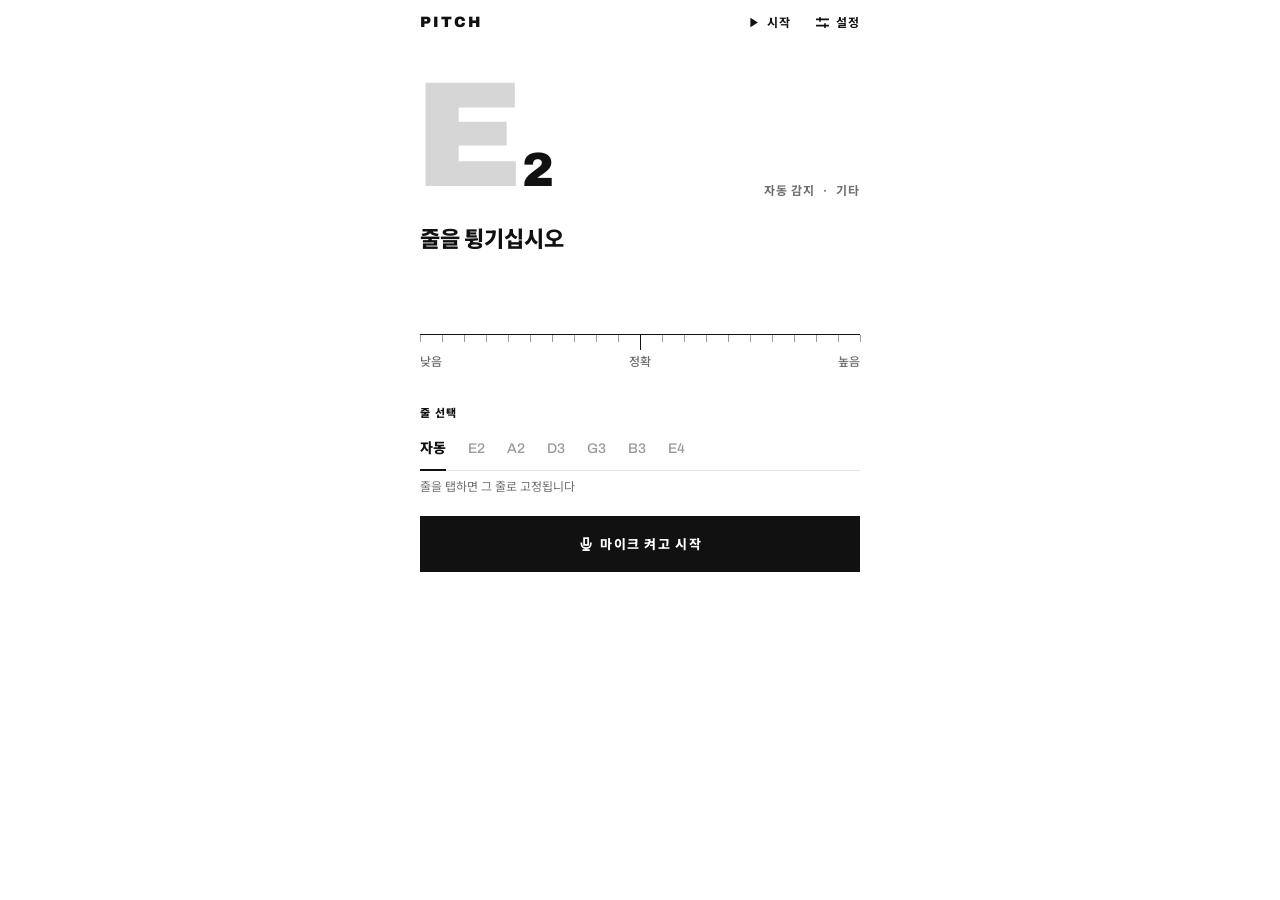
==== index.html @ b5baaeee "공통 파일을 같은 도메인의 design/shared에서 불러오도록 전환 - tokens.css, symbols.js, favicon, manifest icons를 중앙 주소에서 /" ====
<!DOCTYPE html>
<html lang="ko">
<head>
<meta charset="utf-8">
<meta name="viewport" content="width=device-width, initial-scale=1, viewport-fit=cover">
<title>Pitch</title>
<link rel="manifest" href="manifest.webmanifest">
<link rel="icon" type="image/svg+xml" href="/design/shared/icons/pitch.svg">
<!-- apple-touch-icon: scripts/build.js가 빌드 때 design/shared/icons/apple-touch-icon.datauri.txt의 data 주소를 넣는다 -->
<link rel="apple-touch-icon" sizes="180x180" href="__APPLE_TOUCH_ICON__">
<meta name="apple-mobile-web-app-capable" content="yes">
<meta name="apple-mobile-web-app-title" content="Pitch">
<meta name="apple-mobile-web-app-status-bar-style" content="default">
<meta name="theme-color" content="#FFFFFF">
<link rel="preconnect" href="https://fonts.googleapis.com">
<link rel="preconnect" href="https://fonts.gstatic.com" crossorigin>
<link rel="stylesheet" href="https://fonts.googleapis.com/css2?family=Archivo:wght@400;500;700;800;900&family=Noto+Sans+KR:wght@400;500;700;900&display=swap">
<link rel="stylesheet" href="/design/shared/tokens.css">
<script src="/design/shared/symbols.js" defer></script>
<style>
/* Pitch: 공통 토큰(design/shared/tokens.css) 위에 얹는 화면 전용 스타일 */
*,*::before,*::after{box-sizing:border-box}
html{background:var(--pf-white)}
body{-webkit-tap-highlight-color:transparent}
button{font:inherit;color:inherit;border-radius:0;cursor:pointer}
.app{max-width:480px;min-height:100vh;margin:0 auto;display:flex;flex-direction:column;
  padding-bottom:max(20px,env(safe-area-inset-bottom,0px))}

/* 제목 블록: 보조 라벨 + 음 이름 */
.pf-titleblock{padding-bottom:6px}
.note{font:900 150px/.9 var(--pf-font);letter-spacing:-.04em;color:#D6D6D6;margin-left:-.04em;transition:color .15s}
.note .oct{font:900 48px/1 var(--pf-font);letter-spacing:0;color:var(--pf-black);margin-left:6px}
.readout[data-state="good"] .note{color:var(--pf-black)}
.guide{margin-top:18px;font:800 22px/1.2 var(--pf-font);min-height:1.2em}
.sub{margin-top:6px;font:var(--pf-sub);color:var(--pf-gray);min-height:1.4em;font-variant-numeric:tabular-nums}

/* 음정 막대: 검은 기준선, 5% 간격 눈금, 현재 음정은 Ember 세로 막대 */
.meter{position:relative;height:92px;margin-top:14px}
.meter .ember{position:absolute;top:0;height:44px;width:9px;margin-left:-4.5px;left:50%;background:var(--pf-ember);transition:opacity .2s}
.readout[data-state="idle"] .meter .ember{opacity:0}
.meter .base{position:absolute;left:0;right:0;top:44px;height:1px;background:var(--pf-black)}
.meter .tick{position:absolute;top:45px;width:1px;height:7px;background:var(--pf-mute)}
.meter .tick.mid{height:15px;background:var(--pf-black)}
.meter .lab{position:absolute;top:66px;font:500 12px/1 var(--pf-font);color:var(--pf-gray)}
.meter .lab.c{left:50%;transform:translateX(-50%)}
.readout[data-state="good"] .meter .lab.c{font-weight:800;color:var(--pf-black)}

/* 줄 선택 탭 */
.pf-tab.hit{font-weight:800;color:var(--pf-black)}
.hint{margin-top:8px;font:var(--pf-sub);color:var(--pf-gray);min-height:1.4em}

#startBtn{display:none;margin-top:20px}
body[data-run="0"] #startBtn{display:block}
.err{font:700 13px/1.4 var(--pf-font);margin-top:10px;min-height:1.4em}

/* 설정 시트: 상단 직선 + 검정 2px 선, 뒤 배경은 --pf-dim */
.scrim{position:fixed;inset:0;background:var(--pf-dim);display:flex;align-items:flex-end;justify-content:center;z-index:10}
.scrim[hidden]{display:none}
.sheet{width:100%;max-width:480px;max-height:100vh;overflow:auto;padding-bottom:calc(34px + env(safe-area-inset-bottom,0px))}
.sheet-head{display:flex;align-items:center;justify-content:space-between;min-height:var(--pf-touch)}
.sheet-head h2{font:var(--pf-heading);letter-spacing:-.02em;margin:0}
.inst{width:100%;border:0;background:none;text-align:left}
.inst .nm{font:800 16px/1.2 var(--pf-font)}
.inst .box{width:10px;height:10px;margin-left:auto;box-shadow:inset 0 0 0 1px var(--pf-black)}
.inst[aria-pressed="true"] .box{background:var(--pf-black)}
.refline{display:flex;align-items:center;justify-content:space-between;min-height:var(--pf-row)}
.refline .pf-action{font-size:22px;font-weight:700;letter-spacing:0}
.refline output{font:900 34px/1 var(--pf-font);letter-spacing:-.02em;font-variant-numeric:tabular-nums}
.refnote{margin:8px 0 0;font:400 13px/1.5 var(--pf-font);color:var(--pf-gray)}
.sheet .pf-btn-primary{margin-top:28px}
button:focus-visible{outline:2px solid var(--pf-black);outline-offset:2px}
</style>
</head>
<body data-run="0">
<main class="pf-screen app readout" id="readout" data-state="idle">
  <header class="pf-header">
    <div class="pf-topbar">
      <span class="pf-wordmark">Pitch</span>
      <div class="pf-actions">
        <button class="pf-action" id="runBtn"><pf-sym name="play"></pf-sym>시작</button>
        <button class="pf-action" id="gearBtn"><pf-sym name="settings"></pf-sym>설정</button>
      </div>
    </div>
  </header>

  <div class="pf-titleblock">
    <div class="pf-eyebrow" id="eyebrow"></div>
    <div class="note" id="note">E<span class="oct">2</span></div>
  </div>
  <div class="guide" id="status" aria-live="polite">줄을 튕기십시오</div>
  <div class="sub" id="hz"></div>
  <div class="meter" aria-hidden="true" id="meter">
    <div class="base"></div>
    <div class="ember" id="ember"></div>
    <span class="lab" style="left:0">낮음</span><span class="lab c">정확</span><span class="lab" style="right:0">높음</span>
  </div>

  <div class="pf-label"><span>줄 선택</span></div>
  <div class="pf-tabs" id="tabs" role="tablist" aria-label="줄 선택"></div>
  <div class="hint" id="hint"></div>

  <button class="pf-btn-primary" id="startBtn"><pf-sym name="mic"></pf-sym>마이크 켜고 시작</button>
  <div class="err" id="err"></div>
</main>

<div class="pf-update pf-no-tabbar" id="update" role="status" hidden>
  <span class="pf-update-text">새 버전이 있습니다</span>
  <button type="button" class="pf-update-later" id="updateLater">나중에</button>
  <button type="button" class="pf-update-reload" id="updateReload"><pf-sym name="refresh"></pf-sym>새로고침</button>
</div>

<div class="scrim" id="scrim" hidden>
  <div class="pf-sheet sheet" role="dialog" aria-modal="true" aria-label="설정">
    <div class="sheet-head">
      <h2>설정</h2>
      <button class="pf-action" id="closeBtn"><pf-sym name="close"></pf-sym>닫기</button>
    </div>
    <div class="pf-label"><span>악기 선택</span></div>
    <div class="pf-list">
      <button class="pf-row inst" data-inst="guitar" aria-pressed="true"><span class="nm">기타</span><span class="pf-row-sub">6현 · E A D G B E</span><i class="box"></i></button>
      <button class="pf-row inst" data-inst="bass" aria-pressed="false"><span class="nm">베이스</span><span class="pf-row-sub">4현 · E A D G</span><i class="box"></i></button>
    </div>
    <div class="pf-label"><span>기준음 (A4)</span></div>
    <div class="refline">
      <button class="pf-action" id="refDown" aria-label="기준음 낮추기">−</button>
      <output id="refVal">440Hz</output>
      <button class="pf-action" id="refUp" aria-label="기준음 높이기"><pf-sym name="plus"></pf-sym></button>
    </div>
    <p class="refnote">피아노 등 다른 악기와 음높이를 맞출 때만 바꿉니다. 보통은 440Hz 그대로 두면 됩니다.</p>
    <button class="pf-btn-primary" id="doneBtn">완료</button>
  </div>
</div>

<script>
const TUNINGS = {
  guitar: { minF: 70, maxF: 400, strings: [
    {n:'E',o:2,m:40,g:5},{n:'A',o:2,m:45,g:4},{n:'D',o:3,m:50,g:4},
    {n:'G',o:3,m:55,g:3},{n:'B',o:3,m:59,g:2},{n:'E',o:4,m:64,g:2}]},
  bass: { minF: 35, maxF: 120, strings: [
    {n:'E',o:1,m:28,g:7},{n:'A',o:1,m:33,g:6},{n:'D',o:2,m:38,g:5},{n:'G',o:2,m:43,g:4}]}
};
const INST_NAME = { guitar:'기타', bass:'베이스' };
const IN_TUNE = 3;      // ±센트
const GATE_RMS = 0.008; // 이하 무음 처리
const HOLD_MS = 900;

const $ = id => document.getElementById(id);
const store = {
  get(k,d){ try{ const v = localStorage.getItem('tuner.'+k); return v===null?d:JSON.parse(v);}catch(e){return d;} },
  set(k,v){ try{ localStorage.setItem('tuner.'+k, JSON.stringify(v)); }catch(e){} }
};

let inst = store.get('inst','guitar');
let a4 = store.get('a4',440);
let auto = true, locked = 0;
let ctx=null, analyser=null, stream=null, buf=null, raf=0, wake=null;
let hist=[], smooth=null, curIdx=-1, lastHeard=0, frame=0;
let autoTab=null, tabEls=[];

// 음정 막대: 5% 간격 눈금(±50센트를 0-100%로 매핑, 중앙은 길게)
(function(){
  const m=$('meter');
  for(let i=0;i<=20;i++){
    const t=document.createElement('i'); t.className='tick'+(i===10?' mid':'');
    t.style.left=(i*5)+'%'; m.appendChild(t);
  }
})();

// 막대의 Ember 표시: 스프링-댐퍼 관성 (감지 로직과 분리, 목표 센트만 받음)
const emberEl=$('ember');
const reduceMotion=matchMedia('(prefers-reduced-motion:reduce)');
let nPos=0, nVel=0, nTarget=0, nRaf=0, nLast=0;
function renderNeedle(){ emberEl.style.left=(50+Math.max(-50,Math.min(50,nPos))).toFixed(2)+'%'; }
function stepNeedle(t){
  const dt=Math.min(0.05,(t-nLast)/1000||0.016); nLast=t;
  const K=70, C=9.5; // 약한 부족감쇠: 살짝 넘쳤다가 안착
  nVel+=(K*(nTarget-nPos)-C*nVel)*dt;
  nPos+=nVel*dt;
  if(nPos>56){ nPos=56; nVel=-nVel*0.3; } else if(nPos<-56){ nPos=-56; nVel=-nVel*0.3; }
  renderNeedle();
  if(Math.abs(nTarget-nPos)<0.05&&Math.abs(nVel)<0.1){ nPos=nTarget; nVel=0; renderNeedle(); nRaf=0; return; }
  nRaf=requestAnimationFrame(stepNeedle);
}
function setNeedle(c){
  nTarget=Math.max(-50,Math.min(50,c));
  if(reduceMotion.matches){ nPos=nTarget; nVel=0; renderNeedle(); return; }
  if(!nRaf){ nLast=performance.now(); nRaf=requestAnimationFrame(stepNeedle); }
}
renderNeedle();

const freqOf = m => a4 * Math.pow(2,(m-69)/12);

// 줄 선택 탭: 자동 + 각 줄 (줄을 고르면 그 줄로 고정, 같은 탭을 다시 누르면 자동으로 복귀)
function renderStrings(){
  const box=$('tabs'); box.textContent=''; tabEls=[];
  const list=TUNINGS[inst].strings;
  const mk=(label,onclick)=>{
    const b=document.createElement('button');
    b.className='pf-tab'; b.setAttribute('role','tab'); b.textContent=label; b.onclick=onclick;
    box.appendChild(b); return b;
  };
  autoTab=mk('자동',()=>{ if(!auto){ auto=true; syncAuto(); setActive(-1); } });
  autoTab.setAttribute('aria-label','자동 감지');
  list.forEach((s,i)=>{
    const t=mk(`${s.n}${s.o}`,()=>{
      if(!auto&&locked===i){ auto=true; syncAuto(); setActive(-1); return; }
      auto=false; locked=i; showNote(s); syncAuto(); setActive(i);
    });
    t.setAttribute('aria-label',`${s.n}${s.o} 줄`);
    tabEls[i]=t;
  });
  document.querySelectorAll('.inst').forEach(x=>x.setAttribute('aria-pressed',x.dataset.inst===inst));
  showNote(list[0]);
  syncAuto();
  setActive(auto?-1:locked);
}
function refreshTabs(){
  if(!autoTab) return;
  autoTab.setAttribute('aria-selected',auto);
  tabEls.forEach((el,k)=>{
    el.setAttribute('aria-selected',!auto&&k===locked);
    el.classList.toggle('hit',auto&&k===curIdx);
  });
}
function setActive(i){ curIdx=i; refreshTabs(); }
function renderEyebrow(){
  const s=TUNINGS[inst].strings[locked];
  const live=auto&&document.body.dataset.run==='1';
  $('eyebrow').innerHTML=`<span class="${live?'pf-now':''}">${auto?'자동 감지':`${s.n}${s.o} 고정`}</span><span aria-hidden="true">·</span><span>${INST_NAME[inst]}</span>`;
}
function syncAuto(){
  $('hint').textContent = auto ? '줄을 탭하면 그 줄로 고정됩니다' : '고정한 줄을 다시 탭하거나 자동을 탭하면 자동 감지로 돌아갑니다';
  renderEyebrow();
  setActive(auto?curIdx:locked);
}
function showNote(s){ $('note').innerHTML=`${s.n}<span class="oct">${s.o}</span>`; }
function setRef(v){
  a4=Math.max(430,Math.min(450,v)); store.set('a4',a4);
  $('refVal').textContent=a4+'Hz';
}
function syncRun(){
  const on=document.body.dataset.run==='1';
  $('runBtn').innerHTML = on ? '<pf-sym name="stop"></pf-sym>정지' : '<pf-sym name="play"></pf-sym>시작';
  renderEyebrow();
}

document.querySelectorAll('.inst').forEach(b=>b.onclick=()=>{
  inst=b.dataset.inst; store.set('inst',inst); locked=0; smooth=null; hist=[]; auto=true; renderStrings();
});
$('refDown').onclick=()=>setRef(a4-1);
$('refUp').onclick=()=>setRef(a4+1);
$('startBtn').onclick=start;
$('runBtn').onclick=()=> ctx ? stop() : start();
const sheet=$('scrim');
const openSheet=()=>{ sheet.hidden=false; $('closeBtn').focus(); };
const closeSheet=()=>{ sheet.hidden=true; $('gearBtn').focus(); };
$('gearBtn').onclick=openSheet;
$('doneBtn').onclick=closeSheet;
$('closeBtn').onclick=closeSheet;
sheet.addEventListener('click',e=>{ if(e.target===sheet) closeSheet(); });
document.addEventListener('keydown',e=>{ if(e.key==='Escape'&&!sheet.hidden) closeSheet(); });

// YIN 음정 감지
function yin(x, sr, minF, maxF){
  const maxTau=Math.min(Math.floor(sr/minF), x.length>>1);
  const minTau=Math.max(2,Math.floor(sr/maxF));
  const W=x.length-maxTau;
  const d=new Float32Array(maxTau+1);
  for(let tau=1;tau<=maxTau;tau++){
    let s=0;
    for(let j=0;j<W;j++){ const v=x[j]-x[j+tau]; s+=v*v; }
    d[tau]=s;
  }
  // 누적 평균 정규화
  let run=0; d[0]=1;
  for(let tau=1;tau<=maxTau;tau++){ run+=d[tau]; d[tau]=run?d[tau]*tau/run:1; }
  let tau=-1;
  for(let t=minTau;t<maxTau;t++){
    if(d[t]<0.15){ while(t+1<maxTau&&d[t+1]<d[t]) t++; tau=t; break; }
  }
  if(tau<0) return -1;
  const a=d[tau-1], b=d[tau], c=d[tau+1];
  const den=a+c-2*b;
  const better = den ? tau + (a-c)/(2*den) : tau;
  return sr/better;
}

function tick(){
  raf=requestAnimationFrame(tick);
  if((frame++)&1) return; // 약 30fps
  analyser.getFloatTimeDomainData(buf);
  let rms=0; for(let i=0;i<buf.length;i++) rms+=buf[i]*buf[i];
  rms=Math.sqrt(rms/buf.length);
  const now=performance.now();
  const T=TUNINGS[inst];
  let f=-1;
  if(rms>GATE_RMS) f=yin(buf,ctx.sampleRate,T.minF,T.maxF);
  if(f>0){
    hist.push(f); if(hist.length>5) hist.shift();
    const med=[...hist].sort((p,q)=>p-q)[hist.length>>1];
    let idx=locked;
    if(auto){
      let best=1e9;
      T.strings.forEach((s,i)=>{ const c=Math.abs(1200*Math.log2(med/freqOf(s.m))); if(c<best){best=c;idx=i;} });
    }
    if(idx!==curIdx){ smooth=null; setActive(idx); }
    const s=T.strings[idx];
    const cents=1200*Math.log2(med/freqOf(s.m));
    smooth = smooth===null ? cents : smooth*0.7+cents*0.3;
    lastHeard=now;
    draw(s,smooth,med);
  } else if(now-lastHeard>HOLD_MS){
    idle();
  }
}
function draw(s,c,f){
  showNote(s);
  setNeedle(c);
  const r=Math.round(c);
  const good=Math.abs(c)<=IN_TUNE;
  const near=Math.abs(c)<=10; // 10센트 이내는 "조금"
  $('readout').dataset.state = good ? 'good' : (near ? 'near' : 'off');
  $('status').textContent = good ? '정확' : (r<0 ? `${near?'조금 ':''}낮음` : `${near?'조금 ':''}높음`);
  $('hz').textContent = `${good?'':(r>0?'+':'−')+Math.abs(r)+'센트 · '}${f.toFixed(1)}Hz, 목표 ${freqOf(s.m).toFixed(1)}Hz`;
}
function idle(){
  if($('readout').dataset.state==='idle') return;
  $('readout').dataset.state='idle';
  $('status').textContent='줄을 튕기십시오';
  $('hz').textContent='';
  hist=[]; smooth=null; setNeedle(0);
  if(auto) setActive(-1);
}

async function start(){
  $('err').textContent='';
  try{
    stream=await navigator.mediaDevices.getUserMedia({audio:{echoCancellation:false,noiseSuppression:false,autoGainControl:false}});
  }catch(e){
    $('err').textContent = e && e.name==='NotAllowedError'
      ? '마이크 권한이 꺼져 있습니다. 브라우저 설정에서 이 페이지의 마이크를 허용한 뒤 다시 시작하십시오.'
      : '마이크를 열 수 없습니다. 다른 앱이 마이크를 쓰고 있지 않은지 확인하십시오.';
    return;
  }
  ctx=new (window.AudioContext||window.webkitAudioContext)();
  const src=ctx.createMediaStreamSource(stream);
  analyser=ctx.createAnalyser(); analyser.fftSize=4096;
  src.connect(analyser);
  buf=new Float32Array(analyser.fftSize);
  try{ wake=await navigator.wakeLock?.request('screen'); }catch(e){}
  document.body.dataset.run='1'; syncRun();
  $('status').textContent='줄을 튕기십시오';
  tick();
}
function stop(){
  cancelAnimationFrame(raf);
  stream?.getTracks().forEach(t=>t.stop());
  ctx?.close(); ctx=null;
  try{ wake?.release(); }catch(e){} wake=null;
  document.body.dataset.run='0'; syncRun();
  idle();
}

// 새 버전 알림: /version.json과 이 파일에 들어 있는 APP_VERSION을 비교한다.
const APP_VERSION = '__APP_VERSION__'; // 배포 빌드에서 scripts/write-version.js가 커밋 SHA로 바꾼다
(function(){
  const bar=$('update');
  const KEY='pitch.updateLater';
  let later=''; try{ later=sessionStorage.getItem(KEY)||''; }catch(e){}
  let latest='';
  async function check(){
    if(APP_VERSION.startsWith('__')) return; // 빌드에서 값이 주입되지 않은 환경(로컬 등)은 비교하지 않는다
    try{
      const r=await fetch('/version.json',{cache:'no-store'});
      if(!r.ok) return;
      const v=(await r.json()).version;
      if(typeof v!=='string'||!v) return;
      latest=v;
      bar.hidden=!(v!==APP_VERSION&&v!==later);
    }catch(e){ /* 오프라인이거나 받지 못하면 아무것도 띄우지 않는다 */ }
  }
  $('updateLater').onclick=()=>{
    later=latest; bar.hidden=true;
    try{ sessionStorage.setItem(KEY,later); }catch(e){}
  };
  $('updateReload').onclick=async()=>{
    try{
      const reg='serviceWorker' in navigator ? await navigator.serviceWorker.getRegistration() : null;
      if(reg){
        await reg.update();
        if(reg.waiting) reg.waiting.postMessage('skipWaiting');
        const w=reg.installing||reg.waiting;
        if(w&&w.state!=='activated'){
          await new Promise(res=>{
            w.addEventListener('statechange',()=>{ if(w.state==='activated'||w.state==='redundant') res(); });
            setTimeout(res,3000);
          });
        }
      }
    }catch(e){}
    location.reload();
  };
  check();                                                        // 앱이 열릴 때
  document.addEventListener('visibilitychange',()=>{ if(document.visibilityState==='visible') check(); }); // 앱으로 돌아올 때
  setInterval(check,5*60*1000);                                   // 5분마다
})();

setRef(a4);
renderStrings();
syncRun();
if('serviceWorker' in navigator){ navigator.serviceWorker.register('sw.js').catch(()=>{}); }
</script>
</body>
</html>
---- design/shared/tokens.css ----
/* Personal App Family: 공통 디자인 토큰 v1
   폰트 로드 (index.html <head>):
   <link rel="stylesheet" href="https://fonts.googleapis.com/css2?family=Archivo:wght@400;500;700;800;900&family=Noto+Sans+KR:wght@400;500;700;900&family=IBM+Plex+Mono:wght@400;600;700&display=swap">
*/
:root {
  /* Color */
  --pf-black: #111111;      /* 글자, 주 버튼, 섹션 시작선, 아이콘 바탕 */
  --pf-white: #FFFFFF;      /* 화면 바탕 */
  --pf-gray: #6E6E6E;       /* 보조 텍스트 */
  --pf-mute: #9A9A9A;       /* 비활성 탭 */
  --pf-line: #E6E6E6;       /* 목록 구분선 */
  --pf-ember: #FF7A3D;      /* 지금, 오늘, 현재 상태 표시 전용 */
  --pf-info-red: #D7262E;   /* 정보 색 예외 (버스 노선 등) */
  --pf-dim: rgba(17, 17, 17, 0.35); /* 시트 뒤 배경 */

  /* Type */
  --pf-font: 'Archivo', 'Noto Sans KR', system-ui, sans-serif;
  --pf-mono: 'IBM Plex Mono', ui-monospace, monospace; /* 타브 악보처럼 글자 정렬이 필요한 곳만 */
  --pf-wordmark: 900 15px/1 var(--pf-font);   /* 대문자, letter-spacing 0.14em */
  --pf-title: 900 44px/1.02 var(--pf-font);   /* letter-spacing -0.035em */
  --pf-heading: 900 30px/1.1 var(--pf-font);  /* 시트 제목, 빈 상태 제목 */
  --pf-body: 500 16px/1.4 var(--pf-font);
  --pf-sub: 400 12px/1.4 var(--pf-font);
  --pf-label: 800 11px/1 var(--pf-font);      /* letter-spacing 0.12em */
  --pf-action: 700 12px/1 var(--pf-font);     /* 텍스트 버튼, letter-spacing 0.08em */

  /* Layout */
  --pf-side: 20px;          /* 화면 좌우 여백 */
  --pf-top: 54px;           /* 상단 안전영역 아래 시작 */
  --pf-touch: 44px;         /* 최소 터치 영역 */
  --pf-row: 52px;           /* 목록 행 최소 높이 */
  --pf-radius: 0;           /* 모서리 없음 */
  --pf-tabbar: 80px;
}

body { margin: 0; background: var(--pf-white); color: var(--pf-black); font: var(--pf-body); }

.pf-screen { padding: var(--pf-top) var(--pf-side) calc(var(--pf-tabbar) + 24px); }

/* 상단 바: 대문자 앱 이름 + 텍스트 버튼 */
.pf-topbar { height: var(--pf-touch); display: flex; align-items: center; justify-content: space-between; }
.pf-wordmark { font: var(--pf-wordmark); letter-spacing: 0.14em; text-transform: uppercase; }
.pf-action { min-width: var(--pf-touch); height: var(--pf-touch); padding: 0 2px; border: 0; background: none; font: var(--pf-action); letter-spacing: 0.08em; color: var(--pf-black); }

/* 제목 블록 */
.pf-titleblock { padding: 36px 0 28px; display: flex; flex-direction: column; gap: 10px; }
.pf-eyebrow { font: 700 12px/1 var(--pf-font); letter-spacing: 0.08em; color: var(--pf-gray); display: flex; align-items: center; gap: 8px; }
.pf-title { font: var(--pf-title); letter-spacing: -0.035em; margin: 0; }

/* 현재 표시: Ember 사각 점 */
.pf-now::before { content: ""; width: 7px; height: 7px; background: var(--pf-ember); display: inline-block; margin-right: 6px; }

/* 밑줄 탭 (세그먼트) */
.pf-tabs { display: flex; gap: 22px; box-shadow: inset 0 -1px 0 var(--pf-line); overflow-x: auto; }
.pf-tab { height: var(--pf-touch); padding: 0; border: 0; background: none; font: 500 14px/1 var(--pf-font); color: var(--pf-mute); white-space: nowrap; }
.pf-tab[aria-selected="true"] { font-weight: 800; color: var(--pf-black); box-shadow: inset 0 -2px 0 var(--pf-black); }

/* 섹션 라벨 + 목록 */
.pf-label { display: flex; justify-content: space-between; align-items: center; padding: 26px 0 8px; font: var(--pf-label); letter-spacing: 0.12em; }
.pf-list { box-shadow: inset 0 1px 0 var(--pf-black); }
.pf-row { display: flex; align-items: center; gap: 14px; min-height: var(--pf-row); padding: 8px 0; box-shadow: inset 0 -1px 0 var(--pf-line); }
.pf-row-sub { font: var(--pf-sub); color: var(--pf-gray); }

/* 버튼, 입력 */
.pf-btn-primary { width: 100%; height: 56px; border: 0; border-radius: 0; background: var(--pf-black); color: var(--pf-white); font: 800 13px/1 var(--pf-font); letter-spacing: 0.12em; }
.pf-input { height: 52px; display: flex; align-items: center; gap: 12px; box-shadow: inset 0 -1px 0 var(--pf-black); }
.pf-input input { flex: 1; min-width: 0; border: 0; padding: 0; background: none; font: 500 17px/1 var(--pf-font); color: var(--pf-black); outline: none; }

/* 하단 탭바: 글자만 */
.pf-tabbar { position: fixed; left: 0; right: 0; bottom: 0; height: var(--pf-tabbar); padding: 6px var(--pf-side) env(safe-area-inset-bottom, 30px); box-sizing: border-box; background: var(--pf-white); box-shadow: inset 0 1px 0 var(--pf-black); display: flex; }
.pf-tabbar button { flex: 1; height: var(--pf-touch); border: 0; background: none; font: 500 12px/1 var(--pf-font); letter-spacing: 0.06em; color: var(--pf-mute); }
.pf-tabbar button[aria-current="page"] { font-weight: 800; color: var(--pf-black); }

/* 시트 */
.pf-sheet { background: var(--pf-white); box-shadow: inset 0 2px 0 var(--pf-black); padding: 26px var(--pf-side) 34px; }

:focus-visible { outline: 2px solid var(--pf-black); outline-offset: 2px; }

/* ---------- v1.1 추가: 상단 헤더 고정 (CHANGELOG 002) ---------- */
/* 필요 조건: <meta name="viewport" content="width=device-width, initial-scale=1, viewport-fit=cover"> */
.pf-header {
  position: sticky; top: 0; z-index: 20;
  background: var(--pf-white);
  margin: 0 calc(var(--pf-side) * -1);
  padding: env(safe-area-inset-top, 0px) var(--pf-side) 0;   /* 노치·다이내믹 아일랜드 바로 아래에서 시작 */
}
.pf-header .pf-topbar { height: var(--pf-touch); }            /* 높이 44px 고정 */
.pf-header .pf-wordmark { font: var(--pf-wordmark); letter-spacing: 0.14em; text-transform: uppercase; }
.pf-actions { display: flex; align-items: center; gap: 20px; }
.pf-actions .pf-action:last-child { text-align: right; padding-right: 0; } /* 마지막 버튼 글자를 오른쪽 여백선에 맞춤 */
.pf-header + .pf-titleblock { padding-top: 24px; }            /* 헤더와 제목 사이 간격 고정 */
.pf-screen:has(> .pf-header) { padding-top: 0; }              /* 헤더가 안전 영역을 맡으므로 화면 위 여백 제거 */
.pf-tabbar button { display: flex; align-items: center; justify-content: center; text-align: center; }

/* ---------- v1.2 추가: 업데이트 알림 띠 (CHANGELOG 003) ---------- */
.pf-update { position: fixed; left: var(--pf-side); right: var(--pf-side); bottom: calc(var(--pf-tabbar) + 12px); z-index: 50; height: 56px; padding: 0 6px 0 16px; background: var(--pf-black); color: var(--pf-white); display: flex; align-items: center; gap: 12px; }
.pf-update[hidden] { display: none; }
.pf-update::before { content: ""; width: 7px; height: 7px; background: var(--pf-ember); flex-shrink: 0; }
.pf-update-text { flex: 1; font: 700 14px/1.2 var(--pf-font); }
.pf-update button { height: var(--pf-touch); padding: 0 10px; border: 0; background: none; font: 800 12px/1 var(--pf-font); letter-spacing: 0.08em; color: var(--pf-white); }
.pf-update button.pf-update-later { color: var(--pf-mute); font-weight: 700; }
.pf-screen.pf-no-tabbar ~ .pf-update, .pf-update.pf-no-tabbar { bottom: calc(env(safe-area-inset-bottom, 0px) + 12px); }

/* ---------- v1.3 추가: 기호 요소 (CHANGELOG 005, v1/symbols.js와 함께) ---------- */
pf-sym { display: inline-block; width: 1.25em; height: 1.25em; flex-shrink: 0; vertical-align: -0.25em; color: inherit; }
pf-sym svg { display: block; }
.pf-action pf-sym, .pf-btn-primary pf-sym { margin-right: 6px; }
.pf-row > pf-sym:last-child { width: 22px; height: 22px; }
.pf-tabbar button { flex-direction: column; gap: 4px; }
.pf-tabbar pf-sym { width: 22px; height: 22px; }

/* ---------- v1.4: 제목 줄 배치, 보조 라벨 오른쪽 (CHANGELOG 009) ---------- */
.pf-titleblock { flex-direction: row; flex-wrap: wrap; align-items: flex-end; justify-content: space-between; column-gap: 16px; row-gap: 8px; }
.pf-titleblock .pf-title { order: 1; min-width: 0; }
.pf-titleblock .pf-eyebrow { order: 2; margin-left: auto; padding-bottom: 6px; }
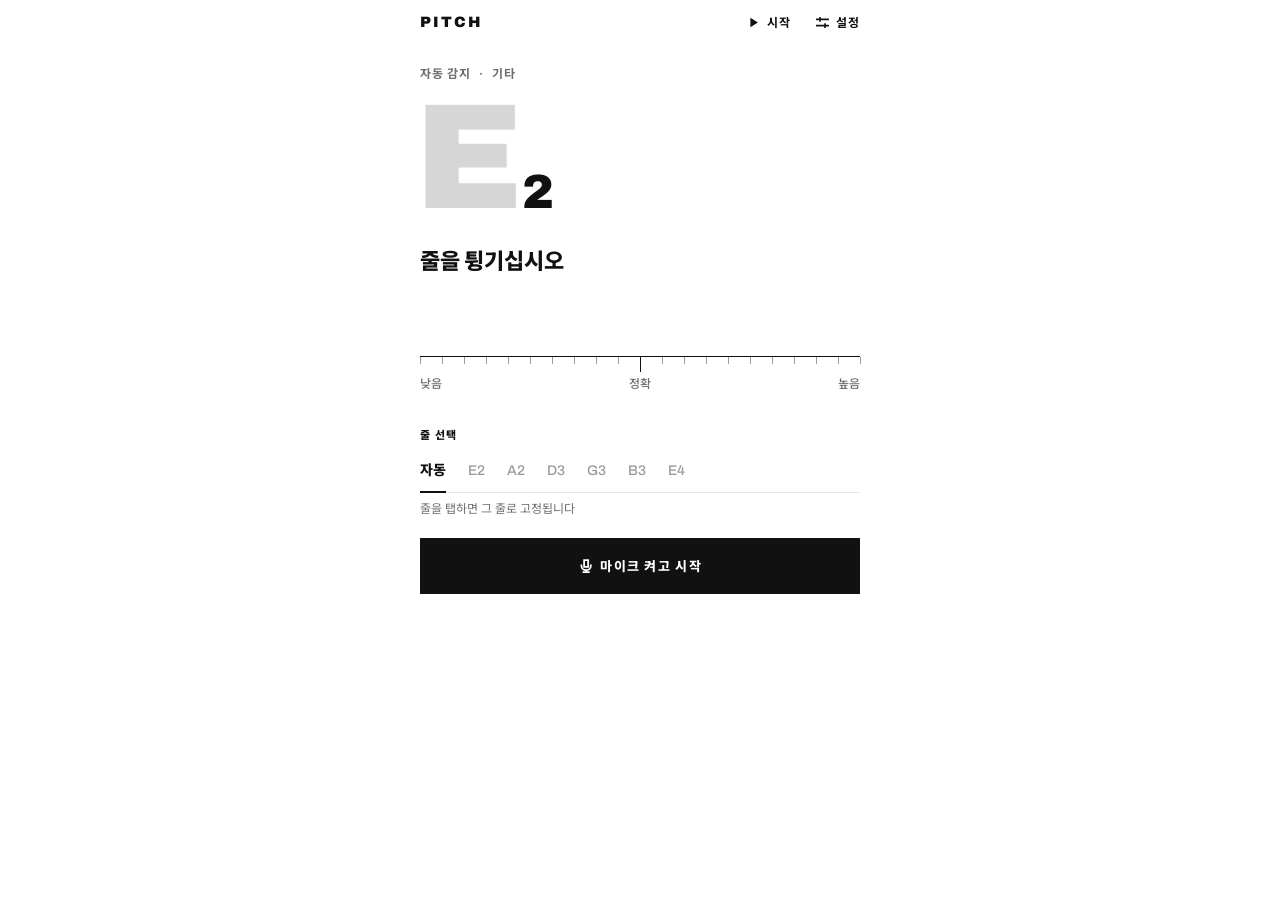
==== commit fef60486: "CHANGELOG 009 적용과 공통 파일 방식 기록 - 음 이름 블록은 제목 줄이 아니므로 .pf-titleblock 대신 앱 클래스 .noteblock을 써서 공통 009 규칙" ====
--- a/index.html
+++ b/index.html
@@ -27,7 +27,8 @@
   padding-bottom:max(20px,env(safe-area-inset-bottom,0px))}
 
 /* 제목 블록: 보조 라벨 + 음 이름 */
-.pf-titleblock{padding-bottom:6px}
+/* 음 이름 블록: 제목 줄이 아니라 큰 글자라서 공통 .pf-titleblock(제목 왼쪽, 보조 라벨 오른쪽, CHANGELOG 009)을 쓰지 않고 기존 모양을 유지한다 */
+.noteblock{display:flex;flex-direction:column;gap:10px;padding:24px 0 6px}
 .note{font:900 150px/.9 var(--pf-font);letter-spacing:-.04em;color:#D6D6D6;margin-left:-.04em;transition:color .15s}
 .note .oct{font:900 48px/1 var(--pf-font);letter-spacing:0;color:var(--pf-black);margin-left:6px}
 .readout[data-state="good"] .note{color:var(--pf-black)}
@@ -83,7 +84,7 @@
     </div>
   </header>
 
-  <div class="pf-titleblock">
+  <div class="noteblock">
     <div class="pf-eyebrow" id="eyebrow"></div>
     <div class="note" id="note">E<span class="oct">2</span></div>
   </div>
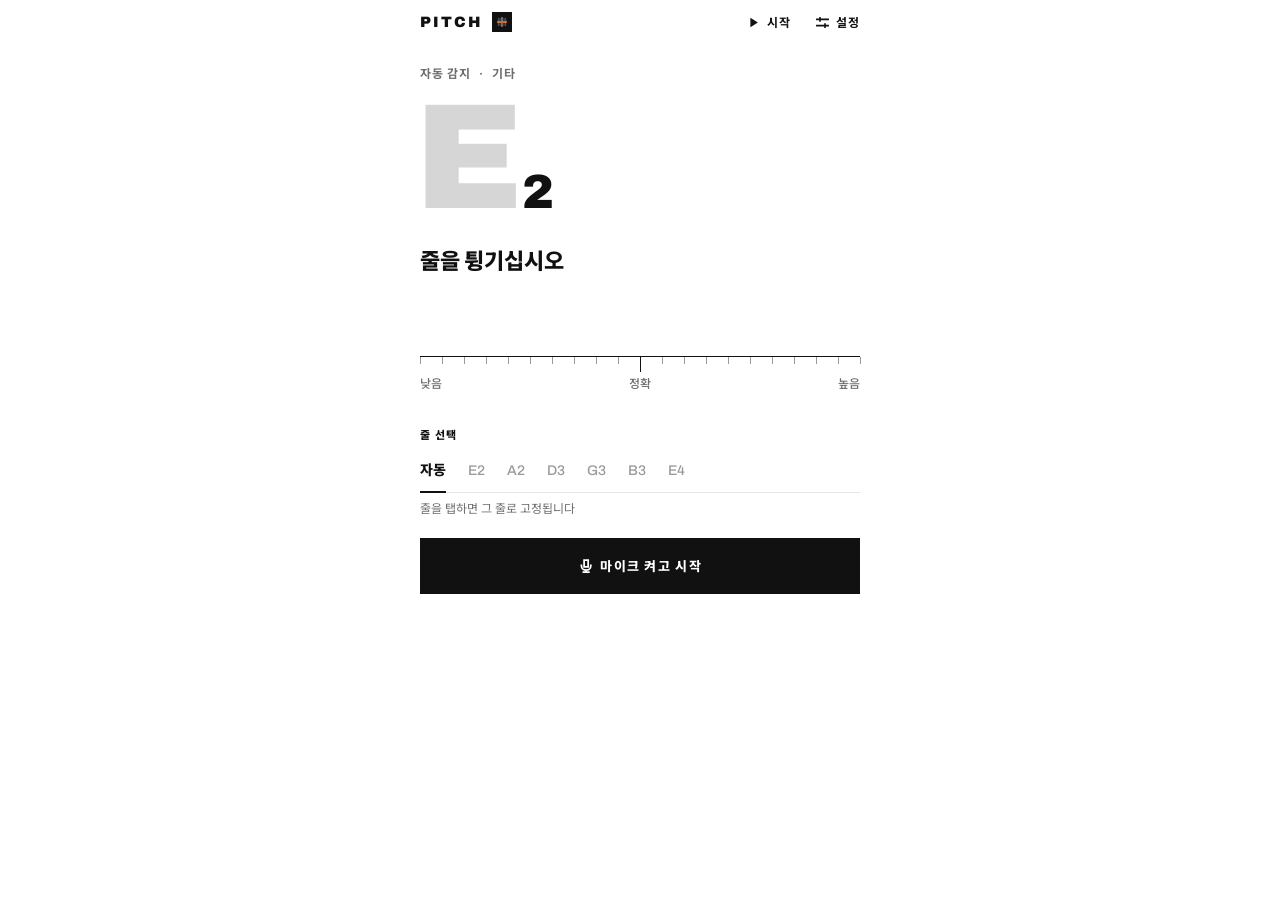
==== commit 5c980f1f: "CHANGELOG 011 적용: 상단 워드마크 오른쪽에 작은 앱 아이콘 - 상단 바 왼쪽을 .pf-brand > .pf-wordmark + img.pf-brand-icon 구조로 " ====
--- a/index.html
+++ b/index.html
@@ -76,7 +76,10 @@
 <main class="pf-screen app readout" id="readout" data-state="idle">
   <header class="pf-header">
     <div class="pf-topbar">
-      <span class="pf-wordmark">Pitch</span>
+      <span class="pf-brand">
+        <span class="pf-wordmark">Pitch</span>
+        <img class="pf-brand-icon" src="/design/shared/icons/pitch.svg" alt="" width="20" height="20">
+      </span>
       <div class="pf-actions">
         <button class="pf-action" id="runBtn"><pf-sym name="play"></pf-sym>시작</button>
         <button class="pf-action" id="gearBtn"><pf-sym name="settings"></pf-sym>설정</button>
--- a/design/shared/tokens.css
+++ b/design/shared/tokens.css
@@ -113,3 +113,7 @@
 .pf-titleblock { flex-direction: row; flex-wrap: wrap; align-items: flex-end; justify-content: space-between; column-gap: 16px; row-gap: 8px; }
 .pf-titleblock .pf-title { order: 1; min-width: 0; }
 .pf-titleblock .pf-eyebrow { order: 2; margin-left: auto; padding-bottom: 6px; }
+
+/* ---------- v1.5: 워드마크 옆 작은 앱 아이콘 (CHANGELOG 011) ---------- */
+.pf-brand { display: inline-flex; align-items: center; gap: 8px; }
+.pf-brand-icon { width: 20px; height: 20px; display: block; flex-shrink: 0; }
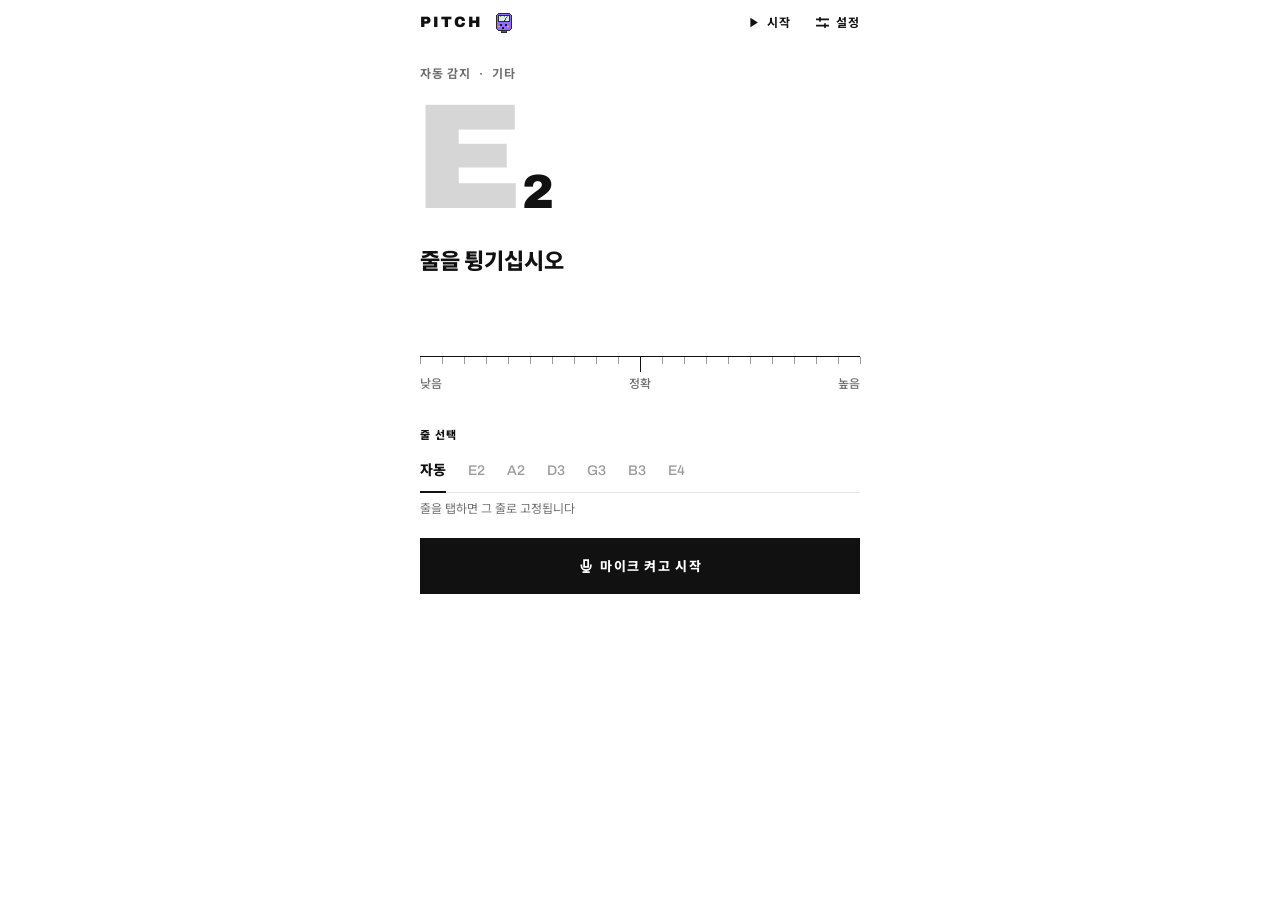
==== commit 73f20690: "CHANGELOG 012 적용: 워드마크 옆 아이콘을 앱 캐릭터로 교체 - 상단 바 .pf-brand의 pf-brand-icon을 picture(pitch.gif, 움직임 줄이기 " ====
--- a/index.html
+++ b/index.html
@@ -78,7 +78,10 @@
     <div class="pf-topbar">
       <span class="pf-brand">
         <span class="pf-wordmark">Pitch</span>
-        <img class="pf-brand-icon" src="/design/shared/icons/pitch.svg" alt="" width="20" height="20">
+        <picture>
+          <source srcset="/design/shared/characters/pitch-still.png" media="(prefers-reduced-motion: reduce)">
+          <img class="pf-brand-character" src="/design/shared/characters/pitch.gif" alt="" width="24" height="24">
+        </picture>
       </span>
       <div class="pf-actions">
         <button class="pf-action" id="runBtn"><pf-sym name="play"></pf-sym>시작</button>
--- a/design/shared/tokens.css
+++ b/design/shared/tokens.css
@@ -117,3 +117,7 @@
 /* ---------- v1.5: 워드마크 옆 작은 앱 아이콘 (CHANGELOG 011) ---------- */
 .pf-brand { display: inline-flex; align-items: center; gap: 8px; }
 .pf-brand-icon { width: 20px; height: 20px; display: block; flex-shrink: 0; }
+
+/* ---------- v1.6: 상단 앱 캐릭터 (CHANGELOG 012) ---------- */
+.pf-brand-character { width: 24px; height: 24px; display: block; flex-shrink: 0; image-rendering: pixelated; image-rendering: crisp-edges; }
+
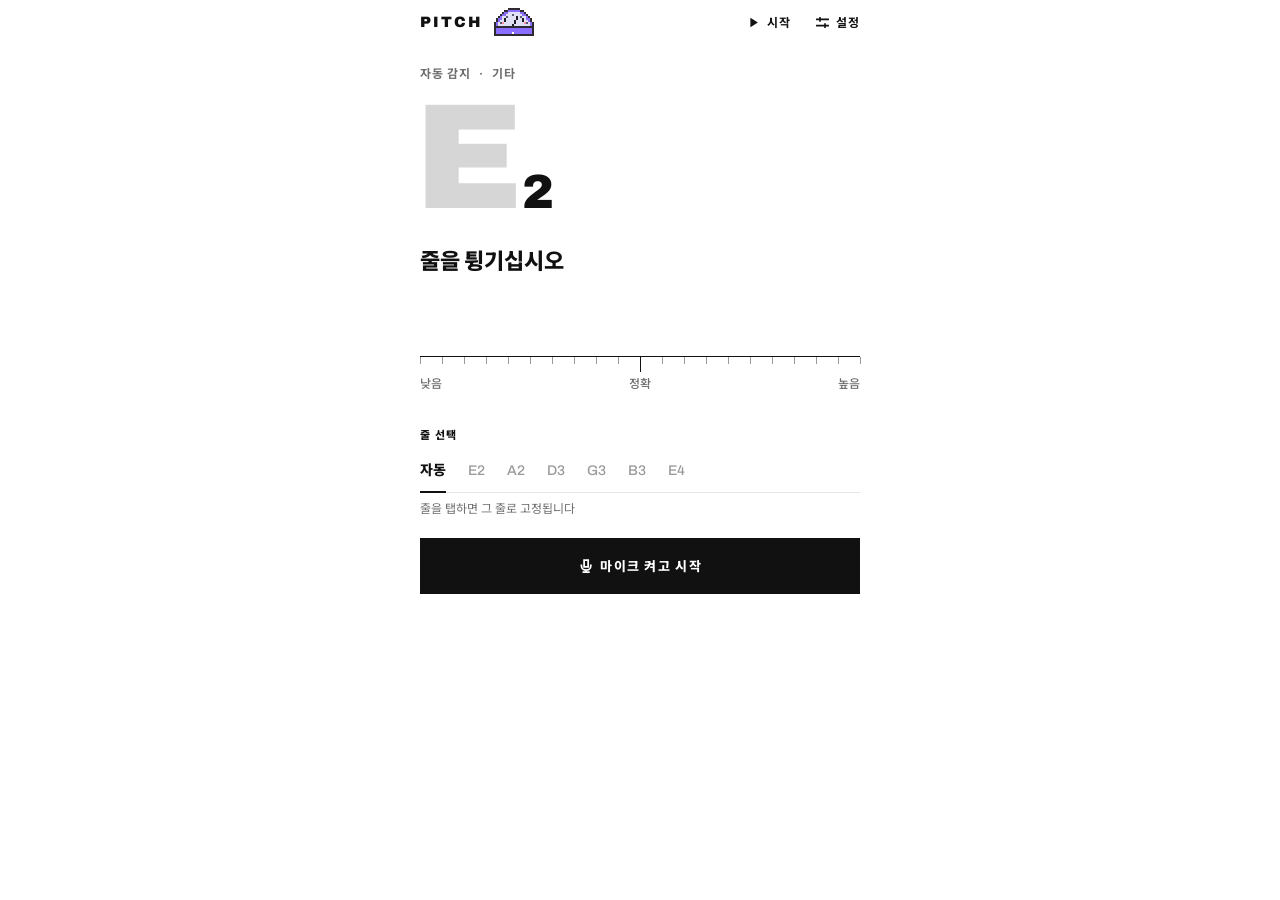
==== commit 830c66ee: "CHANGELOG 013 적용: 상단 캐릭터 크기 44x28, 탭바 항목은 해당 없음 - img.pf-brand-character의 width/height를 24x24에서 44x2" ====
--- a/index.html
+++ b/index.html
@@ -80,7 +80,7 @@
         <span class="pf-wordmark">Pitch</span>
         <picture>
           <source srcset="/design/shared/characters/pitch-still.png" media="(prefers-reduced-motion: reduce)">
-          <img class="pf-brand-character" src="/design/shared/characters/pitch.gif" alt="" width="24" height="24">
+          <img class="pf-brand-character" src="/design/shared/characters/pitch.gif" alt="" width="44" height="28">
         </picture>
       </span>
       <div class="pf-actions">
--- a/design/shared/tokens.css
+++ b/design/shared/tokens.css
@@ -121,3 +121,9 @@
 /* ---------- v1.6: 상단 앱 캐릭터 (CHANGELOG 012) ---------- */
 .pf-brand-character { width: 24px; height: 24px; display: block; flex-shrink: 0; image-rendering: pixelated; image-rendering: crisp-edges; }
 
+/* ---------- v1.7: 탭바 높이와 상단 캐릭터 크기 (CHANGELOG 013) ---------- */
+:root { --pf-tabbar: calc(58px + env(safe-area-inset-bottom, 0px)); }
+.pf-tabbar { height: var(--pf-tabbar); padding: 4px var(--pf-side) env(safe-area-inset-bottom, 0px); }
+.pf-tabbar button { height: 54px; }
+.pf-brand-character { width: auto; height: 28px; }
+
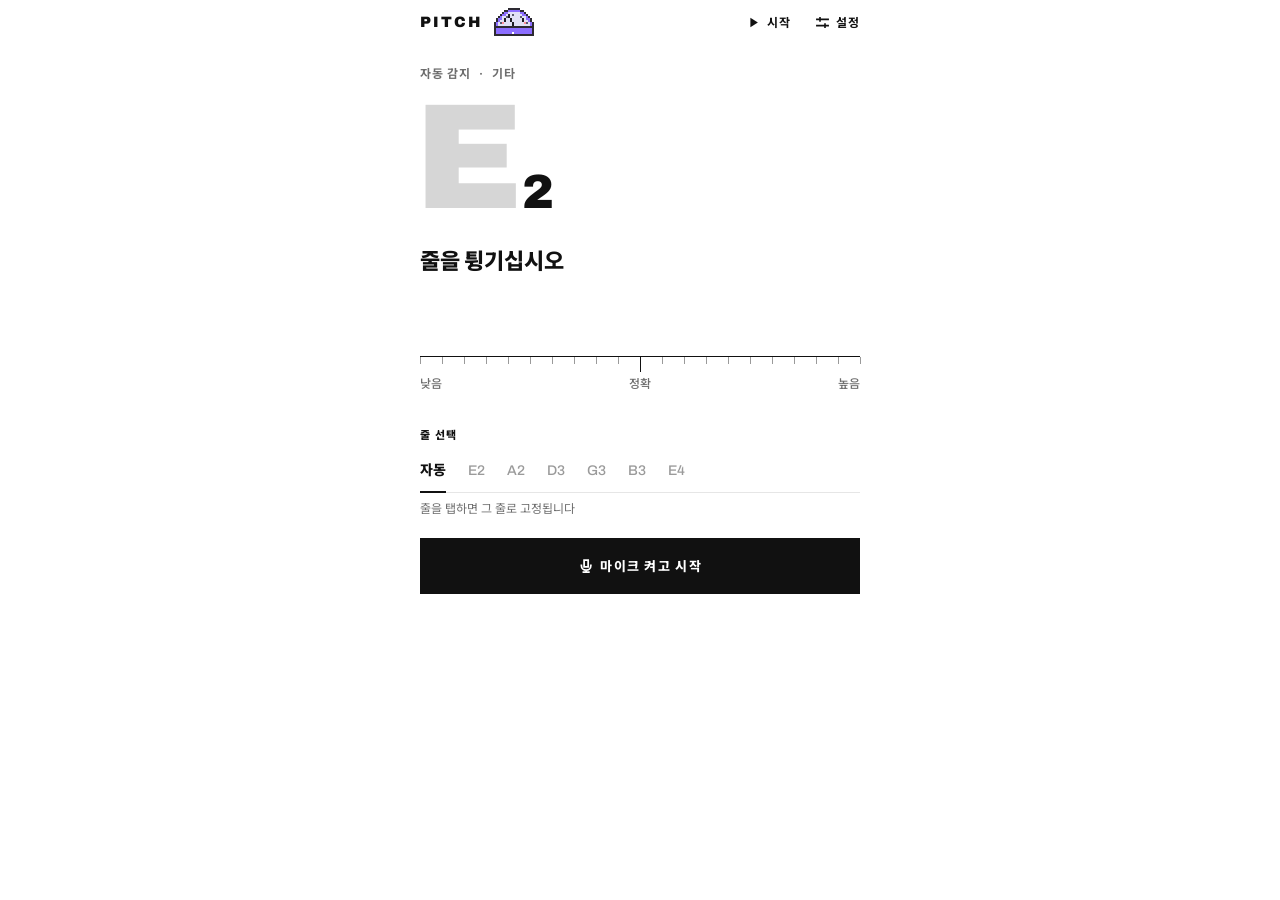
==== commit abd8f69c: "fix: AudioContext 생성 후 일시정지 상태 시 ctx.resume() 호출 iOS Safari 및 PWA 환경에서 AudioContext가 suspended 상태로 시" ====
--- a/index.html
+++ b/index.html
@@ -350,6 +350,7 @@
     return;
   }
   ctx=new (window.AudioContext||window.webkitAudioContext)();
+  if (ctx.state === 'suspended') await ctx.resume();
   const src=ctx.createMediaStreamSource(stream);
   analyser=ctx.createAnalyser(); analyser.fftSize=4096;
   src.connect(analyser);
